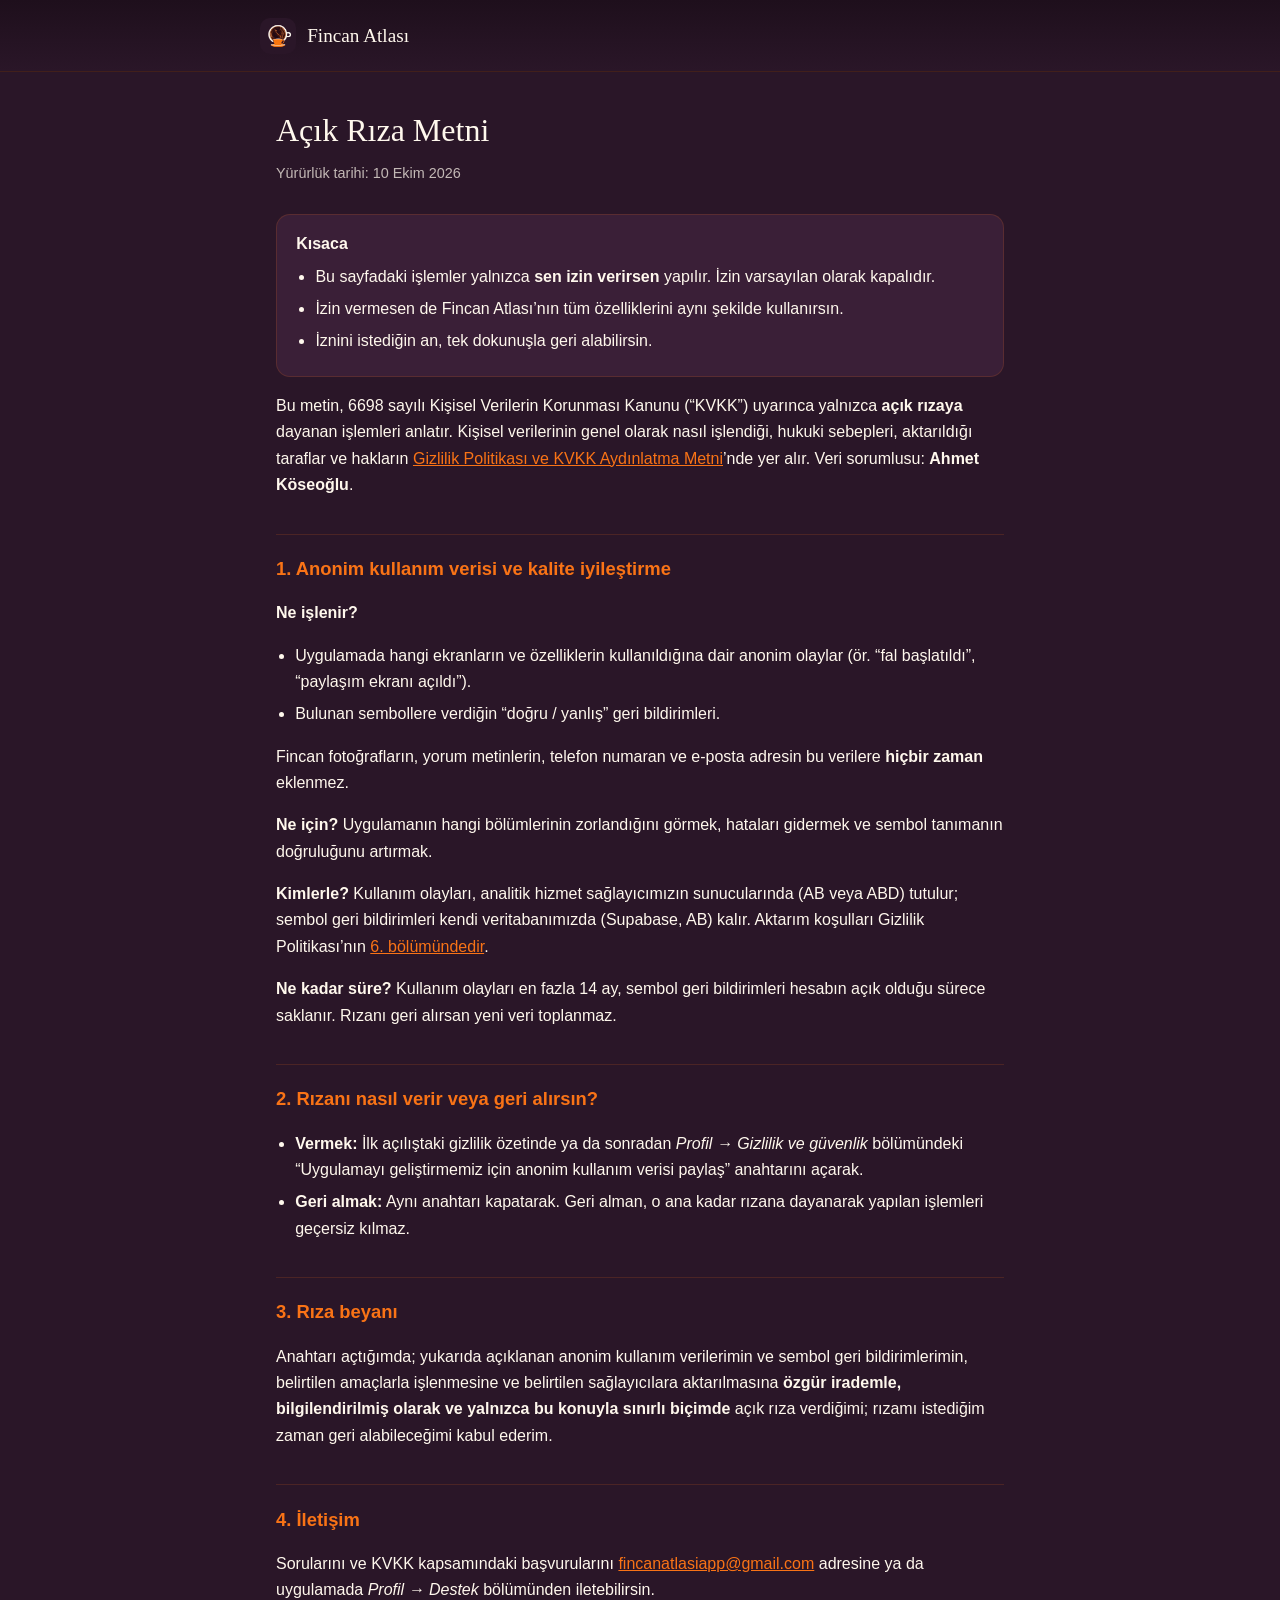
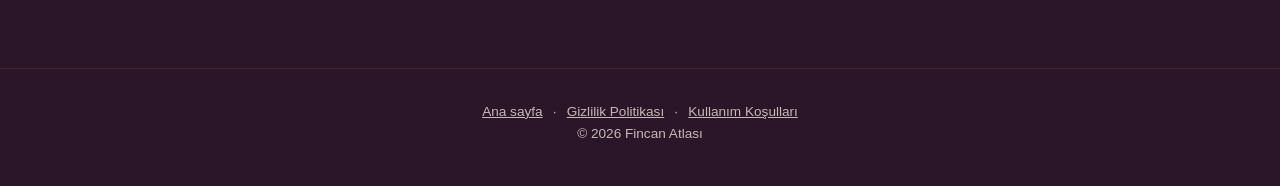
==== acik-riza/index.html @ bebe9b07 "Privacy policy (10 Oct 2026): reading profile data, what reaches the AI (first name, age, zodiac, ge" ====
<!DOCTYPE html>
<html lang="tr">
<head>
<meta charset="UTF-8">
<meta name="viewport" content="width=device-width, initial-scale=1.0">
<title>Açık Rıza Metni — Fincan Atlası</title>
<meta name="description" content="Fincan Atlası açık rıza metni: yalnızca izin verirsen yapılan veri işlemeleri ve rızanı nasıl geri alacağın.">
<link rel="icon" type="image/png" href="../assets/favicon.png">
<link rel="stylesheet" href="../assets/legal.css">
</head>
<body>

<header>
  <div class="bar"><a href="../"><img src="../assets/app_icon.png" alt=""><span>Fincan Atlası</span></a></div>
</header>

<main>
<h1>Açık Rıza Metni</h1>
<p class="meta">Yürürlük tarihi: 10 Ekim 2026</p>

<div class="summary">
  <strong>Kısaca</strong>
  <ul>
    <li>Bu sayfadaki işlemler yalnızca <strong>sen izin verirsen</strong> yapılır. İzin varsayılan olarak kapalıdır.</li>
    <li>İzin vermesen de Fincan Atlası’nın tüm özelliklerini aynı şekilde kullanırsın.</li>
    <li>İznini istediğin an, tek dokunuşla geri alabilirsin.</li>
  </ul>
</div>

<p>
  Bu metin, 6698 sayılı Kişisel Verilerin Korunması Kanunu (“KVKK”) uyarınca yalnızca <strong>açık rızaya</strong>
  dayanan işlemleri anlatır. Kişisel verilerinin genel olarak nasıl işlendiği, hukuki sebepleri, aktarıldığı taraflar
  ve hakların <a href="../gizlilik/">Gizlilik Politikası ve KVKK Aydınlatma Metni</a>’nde yer alır. Veri sorumlusu:
  <strong>Ahmet Köseoğlu</strong>.
</p>

<h2 id="kullanim">1. Anonim kullanım verisi ve kalite iyileştirme</h2>
<p><strong>Ne işlenir?</strong></p>
<ul>
  <li>Uygulamada hangi ekranların ve özelliklerin kullanıldığına dair anonim olaylar (ör. “fal başlatıldı”, “paylaşım ekranı açıldı”).</li>
  <li>Bulunan sembollere verdiğin “doğru / yanlış” geri bildirimleri.</li>
</ul>
<p>Fincan fotoğrafların, yorum metinlerin, telefon numaran ve e-posta adresin bu verilere <strong>hiçbir zaman</strong> eklenmez.</p>
<p><strong>Ne için?</strong> Uygulamanın hangi bölümlerinin zorlandığını görmek, hataları gidermek ve sembol tanımanın doğruluğunu artırmak.</p>
<p>
  <strong>Kimlerle?</strong> Kullanım olayları, analitik hizmet sağlayıcımızın sunucularında (AB veya ABD) tutulur;
  sembol geri bildirimleri kendi veritabanımızda (Supabase, AB) kalır. Aktarım koşulları Gizlilik Politikası’nın
  <a href="../gizlilik/#aktarim">6. bölümündedir</a>.
</p>
<p><strong>Ne kadar süre?</strong> Kullanım olayları en fazla 14 ay, sembol geri bildirimleri hesabın açık olduğu sürece saklanır. Rızanı geri alırsan yeni veri toplanmaz.</p>

<h2 id="ver">2. Rızanı nasıl verir veya geri alırsın?</h2>
<ul>
  <li><strong>Vermek:</strong> İlk açılıştaki gizlilik özetinde ya da sonradan <em>Profil → Gizlilik ve güvenlik</em> bölümündeki “Uygulamayı geliştirmemiz için anonim kullanım verisi paylaş” anahtarını açarak.</li>
  <li><strong>Geri almak:</strong> Aynı anahtarı kapatarak. Geri alman, o ana kadar rızana dayanarak yapılan işlemleri geçersiz kılmaz.</li>
</ul>

<h2 id="beyan">3. Rıza beyanı</h2>
<p>
  Anahtarı açtığımda; yukarıda açıklanan anonim kullanım verilerimin ve sembol geri bildirimlerimin, belirtilen
  amaçlarla işlenmesine ve belirtilen sağlayıcılara aktarılmasına <strong>özgür irademle, bilgilendirilmiş olarak ve
  yalnızca bu konuyla sınırlı biçimde</strong> açık rıza verdiğimi; rızamı istediğim zaman geri alabileceğimi kabul ederim.
</p>

<h2 id="iletisim">4. İletişim</h2>
<p>
  Sorularını ve KVKK kapsamındaki başvurularını <a href="mailto:fincanatlasiapp@gmail.com">fincanatlasiapp@gmail.com</a>
  adresine ya da uygulamada <em>Profil → Destek</em> bölümünden iletebilirsin.
</p>
</main>

<footer>
  <a href="../">Ana sayfa</a> · <a href="../gizlilik/">Gizlilik Politikası</a> · <a href="../kosullar/">Kullanım Koşulları</a>
  <br>&copy; 2026 Fincan Atlası
</footer>

</body>
</html>
---- assets/legal.css ----
/* Shared look for the legal pages (gizlilik/, kosullar/); colours match index.html. */
:root {
  --plum: #2A1628;
  --plum-light: #3A1F37;
  --plum-deep: #1E0F1C;
  --orange: #F97316;
  --cream: #FFF8ED;
  --cream-dim: rgba(255,248,237,0.72);
  --orange-dim: rgba(249,115,22,0.55);
  --line: rgba(249,115,22,0.16);
}
* { box-sizing: border-box; }
body {
  margin: 0;
  font-family: -apple-system, "Segoe UI", Roboto, Arial, sans-serif;
  background: var(--plum);
  color: var(--cream);
  line-height: 1.65;
  overflow-x: hidden;
}
a { color: var(--orange); }
header {
  background: linear-gradient(180deg, var(--plum-deep) 0%, var(--plum) 100%);
  border-bottom: 1px solid var(--line);
  padding: 1.1rem 1rem;
}
.bar { max-width: 760px; margin: 0 auto; display: flex; align-items: center; gap: 0.7rem; }
.bar a { display: flex; align-items: center; gap: 0.7rem; text-decoration: none; color: var(--cream); }
.bar img { width: 36px; height: 36px; border-radius: 10px; }
.bar span { font-family: Georgia, "Times New Roman", serif; font-size: 1.2rem; }
main { max-width: 760px; margin: 0 auto; padding: 2rem 1rem 3rem; }
h1 { font-family: Georgia, "Times New Roman", serif; font-weight: normal; font-size: 2rem; margin: 0 0 0.3rem; }
.meta { color: var(--cream-dim); font-size: 0.9rem; margin: 0 0 1.8rem; }
h2 {
  font-size: 1.15rem;
  color: var(--orange);
  margin: 2.2rem 0 0.6rem;
  padding-top: 1.2rem;
  border-top: 1px solid var(--line);
}
p, li { color: var(--cream); font-size: 1rem; }
ul { padding-left: 1.2rem; }
li { margin: 0.35rem 0; }
.summary {
  background: var(--plum-light);
  border: 1px solid var(--line);
  border-radius: 14px;
  padding: 1rem 1.2rem;
}
.summary ul { margin: 0.4rem 0 0; }
.table-wrap { overflow-x: auto; }
table { width: 100%; border-collapse: collapse; font-size: 0.93rem; }
th, td { text-align: left; vertical-align: top; padding: 0.55rem 0.6rem; border-bottom: 1px solid var(--line); }
th { color: var(--cream-dim); font-weight: 600; }
nav.toc { font-size: 0.93rem; color: var(--cream-dim); }
nav.toc a { color: var(--cream-dim); }
footer {
  text-align: center;
  padding: 2rem 1rem 2.5rem;
  font-size: 0.85rem;
  color: var(--cream-dim);
  border-top: 1px solid var(--line);
}
footer a { color: var(--cream-dim); margin: 0 0.4rem; }
@media (max-width: 600px) { h1 { font-size: 1.6rem; } }
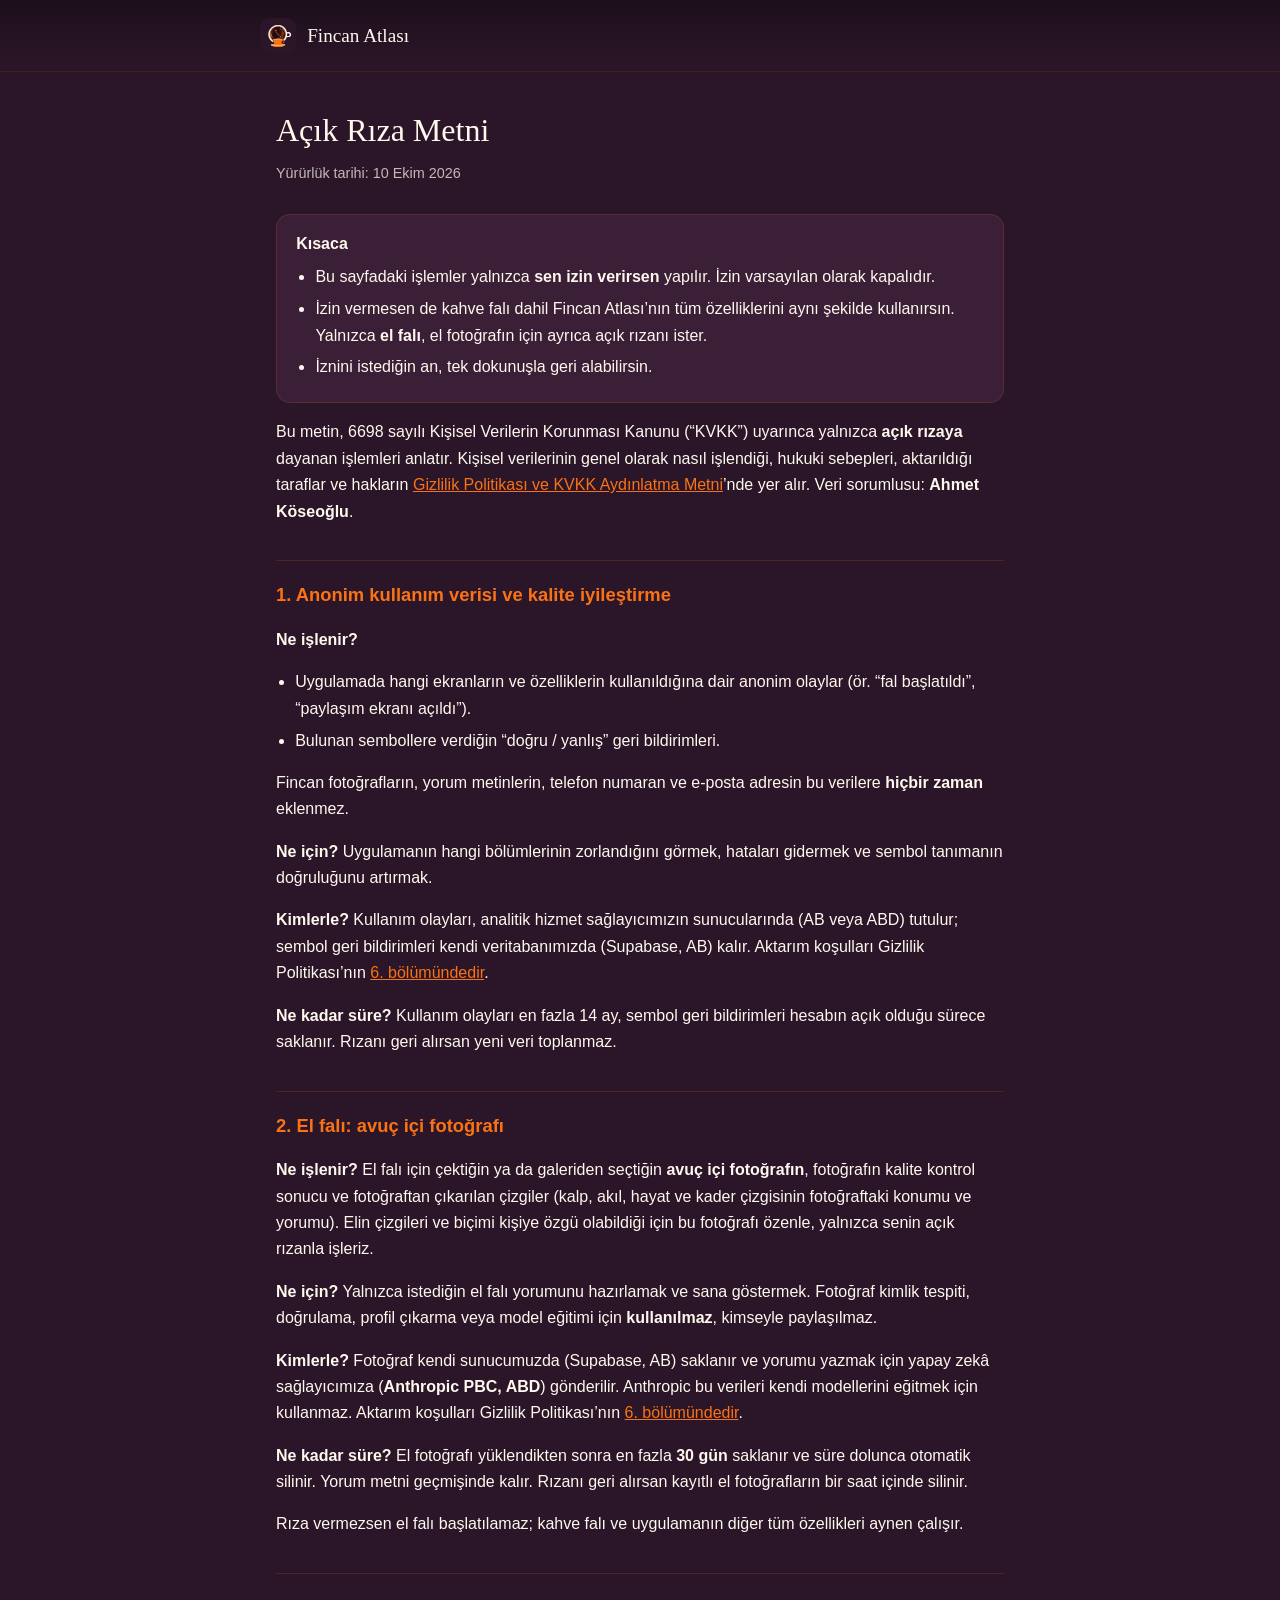
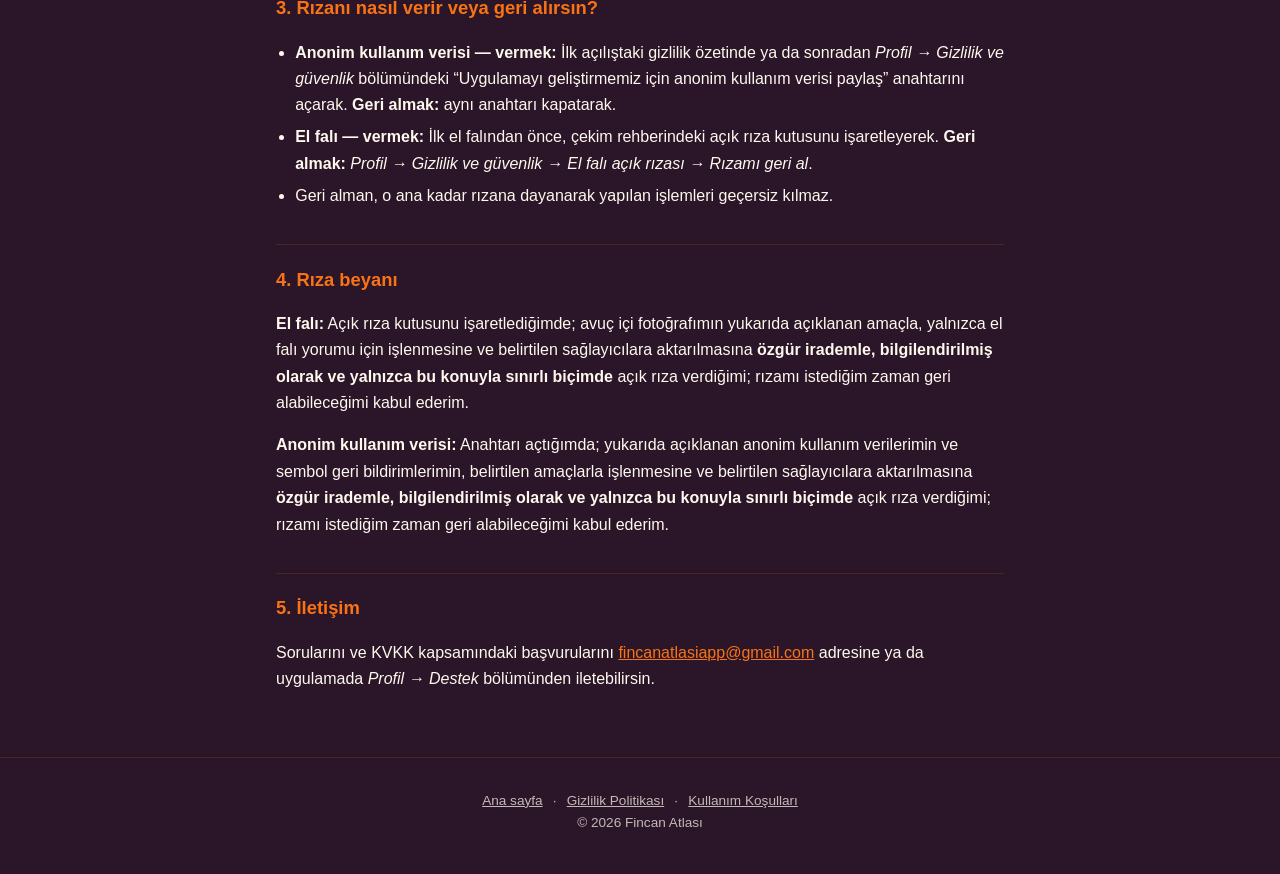
==== commit d380bde6: "Palm reading: explicit consent section (#el) and privacy policy entries (hand photo, 30-day retentio" ====
--- a/acik-riza/index.html
+++ b/acik-riza/index.html
@@ -22,7 +22,7 @@
   <strong>Kısaca</strong>
   <ul>
     <li>Bu sayfadaki işlemler yalnızca <strong>sen izin verirsen</strong> yapılır. İzin varsayılan olarak kapalıdır.</li>
-    <li>İzin vermesen de Fincan Atlası’nın tüm özelliklerini aynı şekilde kullanırsın.</li>
+    <li>İzin vermesen de kahve falı dahil Fincan Atlası’nın tüm özelliklerini aynı şekilde kullanırsın. Yalnızca <strong>el falı</strong>, el fotoğrafın için ayrıca açık rızanı ister.</li>
     <li>İznini istediğin an, tek dokunuşla geri alabilirsin.</li>
   </ul>
 </div>
@@ -49,20 +49,44 @@
 </p>
 <p><strong>Ne kadar süre?</strong> Kullanım olayları en fazla 14 ay, sembol geri bildirimleri hesabın açık olduğu sürece saklanır. Rızanı geri alırsan yeni veri toplanmaz.</p>
 
-<h2 id="ver">2. Rızanı nasıl verir veya geri alırsın?</h2>
+<h2 id="el">2. El falı: avuç içi fotoğrafı</h2>
+<p><strong>Ne işlenir?</strong> El falı için çektiğin ya da galeriden seçtiğin <strong>avuç içi fotoğrafın</strong>,
+  fotoğrafın kalite kontrol sonucu ve fotoğraftan çıkarılan çizgiler (kalp, akıl, hayat ve kader çizgisinin
+  fotoğraftaki konumu ve yorumu). Elin çizgileri ve biçimi kişiye özgü olabildiği için bu fotoğrafı özenle,
+  yalnızca senin açık rızanla işleriz.</p>
+<p><strong>Ne için?</strong> Yalnızca istediğin el falı yorumunu hazırlamak ve sana göstermek. Fotoğraf kimlik
+  tespiti, doğrulama, profil çıkarma veya model eğitimi için <strong>kullanılmaz</strong>, kimseyle paylaşılmaz.</p>
+<p>
+  <strong>Kimlerle?</strong> Fotoğraf kendi sunucumuzda (Supabase, AB) saklanır ve yorumu yazmak için yapay zekâ
+  sağlayıcımıza (<strong>Anthropic PBC, ABD</strong>) gönderilir. Anthropic bu verileri kendi modellerini eğitmek
+  için kullanmaz. Aktarım koşulları Gizlilik Politikası’nın <a href="../gizlilik/#aktarim">6. bölümündedir</a>.
+</p>
+<p><strong>Ne kadar süre?</strong> El fotoğrafı yüklendikten sonra en fazla <strong>30 gün</strong> saklanır ve
+  süre dolunca otomatik silinir. Yorum metni geçmişinde kalır. Rızanı geri alırsan kayıtlı el fotoğrafların
+  bir saat içinde silinir.</p>
+<p>Rıza vermezsen el falı başlatılamaz; kahve falı ve uygulamanın diğer tüm özellikleri aynen çalışır.</p>
+
+<h2 id="ver">3. Rızanı nasıl verir veya geri alırsın?</h2>
 <ul>
-  <li><strong>Vermek:</strong> İlk açılıştaki gizlilik özetinde ya da sonradan <em>Profil → Gizlilik ve güvenlik</em> bölümündeki “Uygulamayı geliştirmemiz için anonim kullanım verisi paylaş” anahtarını açarak.</li>
-  <li><strong>Geri almak:</strong> Aynı anahtarı kapatarak. Geri alman, o ana kadar rızana dayanarak yapılan işlemleri geçersiz kılmaz.</li>
+  <li><strong>Anonim kullanım verisi — vermek:</strong> İlk açılıştaki gizlilik özetinde ya da sonradan <em>Profil → Gizlilik ve güvenlik</em> bölümündeki “Uygulamayı geliştirmemiz için anonim kullanım verisi paylaş” anahtarını açarak. <strong>Geri almak:</strong> aynı anahtarı kapatarak.</li>
+  <li><strong>El falı — vermek:</strong> İlk el falından önce, çekim rehberindeki açık rıza kutusunu işaretleyerek. <strong>Geri almak:</strong> <em>Profil → Gizlilik ve güvenlik → El falı açık rızası → Rızamı geri al</em>.</li>
+  <li>Geri alman, o ana kadar rızana dayanarak yapılan işlemleri geçersiz kılmaz.</li>
 </ul>
 
-<h2 id="beyan">3. Rıza beyanı</h2>
+<h2 id="beyan">4. Rıza beyanı</h2>
 <p>
-  Anahtarı açtığımda; yukarıda açıklanan anonim kullanım verilerimin ve sembol geri bildirimlerimin, belirtilen
+  <strong>El falı:</strong> Açık rıza kutusunu işaretlediğimde; avuç içi fotoğrafımın yukarıda açıklanan
+  amaçla, yalnızca el falı yorumu için işlenmesine ve belirtilen sağlayıcılara aktarılmasına <strong>özgür
+  irademle, bilgilendirilmiş olarak ve yalnızca bu konuyla sınırlı biçimde</strong> açık rıza verdiğimi;
+  rızamı istediğim zaman geri alabileceğimi kabul ederim.
+</p>
+<p>
+  <strong>Anonim kullanım verisi:</strong> Anahtarı açtığımda; yukarıda açıklanan anonim kullanım verilerimin ve sembol geri bildirimlerimin, belirtilen
   amaçlarla işlenmesine ve belirtilen sağlayıcılara aktarılmasına <strong>özgür irademle, bilgilendirilmiş olarak ve
   yalnızca bu konuyla sınırlı biçimde</strong> açık rıza verdiğimi; rızamı istediğim zaman geri alabileceğimi kabul ederim.
 </p>
 
-<h2 id="iletisim">4. İletişim</h2>
+<h2 id="iletisim">5. İletişim</h2>
 <p>
   Sorularını ve KVKK kapsamındaki başvurularını <a href="mailto:fincanatlasiapp@gmail.com">fincanatlasiapp@gmail.com</a>
   adresine ya da uygulamada <em>Profil → Destek</em> bölümünden iletebilirsin.
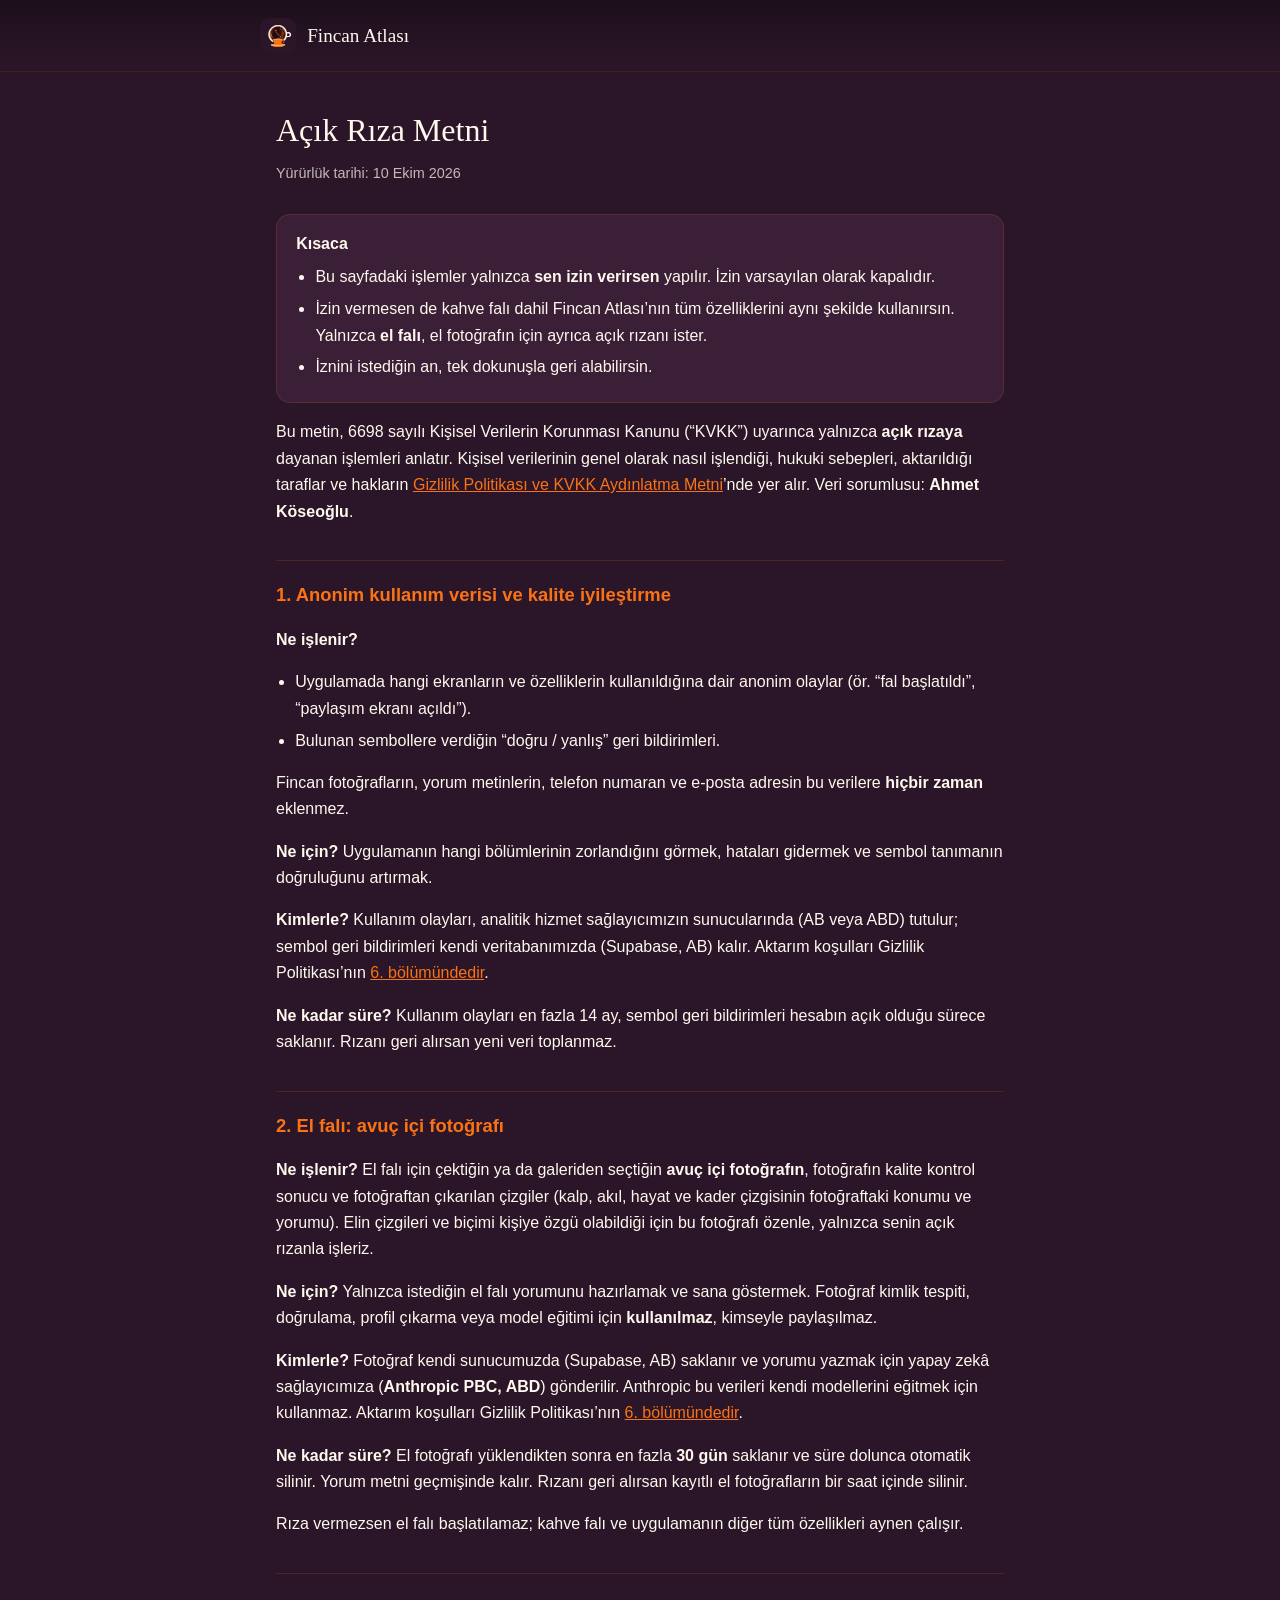
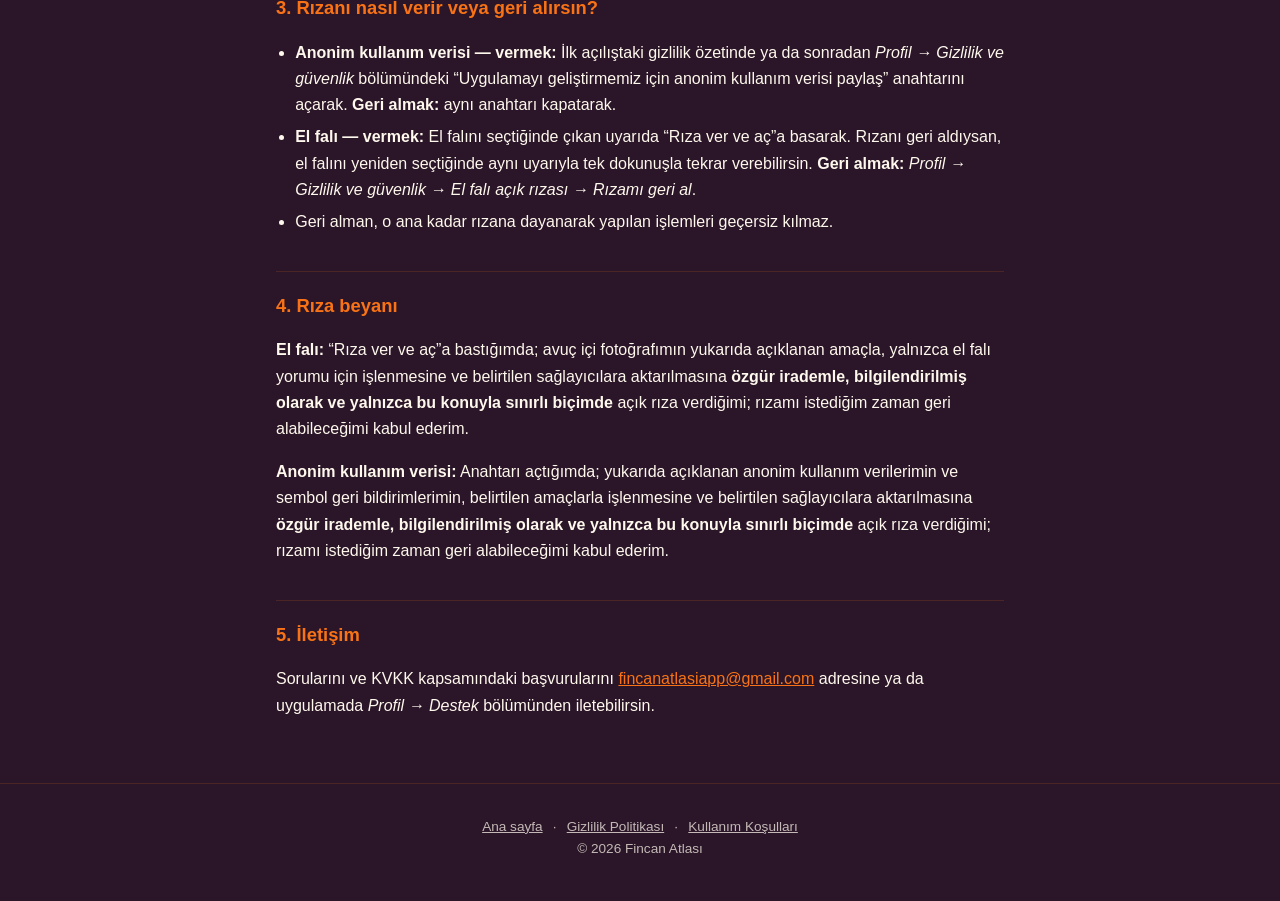
==== commit 17885c74: "Consent page: palm consent is given with one tap ('Rıza ver ve aç') in the app, also after a withdra" ====
--- a/acik-riza/index.html
+++ b/acik-riza/index.html
@@ -69,13 +69,13 @@
 <h2 id="ver">3. Rızanı nasıl verir veya geri alırsın?</h2>
 <ul>
   <li><strong>Anonim kullanım verisi — vermek:</strong> İlk açılıştaki gizlilik özetinde ya da sonradan <em>Profil → Gizlilik ve güvenlik</em> bölümündeki “Uygulamayı geliştirmemiz için anonim kullanım verisi paylaş” anahtarını açarak. <strong>Geri almak:</strong> aynı anahtarı kapatarak.</li>
-  <li><strong>El falı — vermek:</strong> İlk el falından önce, çekim rehberindeki açık rıza kutusunu işaretleyerek. <strong>Geri almak:</strong> <em>Profil → Gizlilik ve güvenlik → El falı açık rızası → Rızamı geri al</em>.</li>
+  <li><strong>El falı — vermek:</strong> El falını seçtiğinde çıkan uyarıda “Rıza ver ve aç”a basarak. Rızanı geri aldıysan, el falını yeniden seçtiğinde aynı uyarıyla tek dokunuşla tekrar verebilirsin. <strong>Geri almak:</strong> <em>Profil → Gizlilik ve güvenlik → El falı açık rızası → Rızamı geri al</em>.</li>
   <li>Geri alman, o ana kadar rızana dayanarak yapılan işlemleri geçersiz kılmaz.</li>
 </ul>
 
 <h2 id="beyan">4. Rıza beyanı</h2>
 <p>
-  <strong>El falı:</strong> Açık rıza kutusunu işaretlediğimde; avuç içi fotoğrafımın yukarıda açıklanan
+  <strong>El falı:</strong> “Rıza ver ve aç”a bastığımda; avuç içi fotoğrafımın yukarıda açıklanan
   amaçla, yalnızca el falı yorumu için işlenmesine ve belirtilen sağlayıcılara aktarılmasına <strong>özgür
   irademle, bilgilendirilmiş olarak ve yalnızca bu konuyla sınırlı biçimde</strong> açık rıza verdiğimi;
   rızamı istediğim zaman geri alabileceğimi kabul ederim.
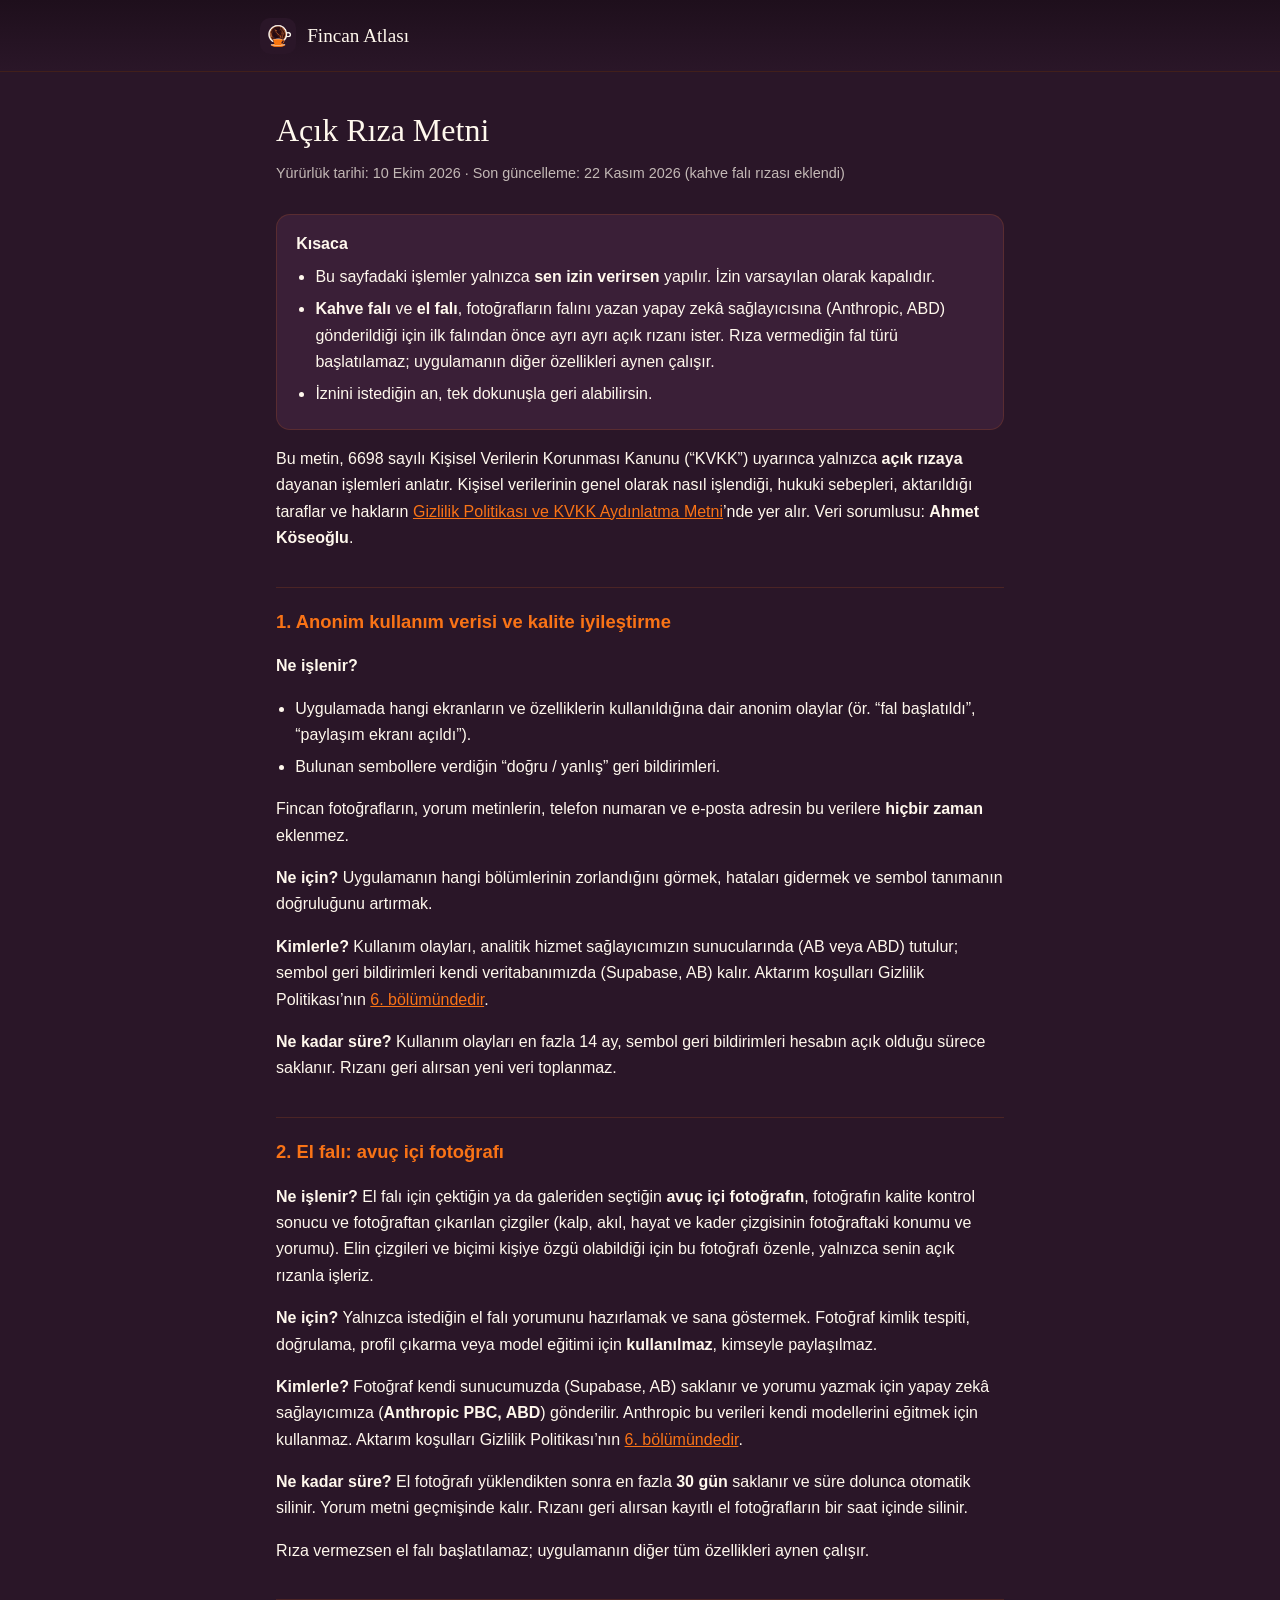
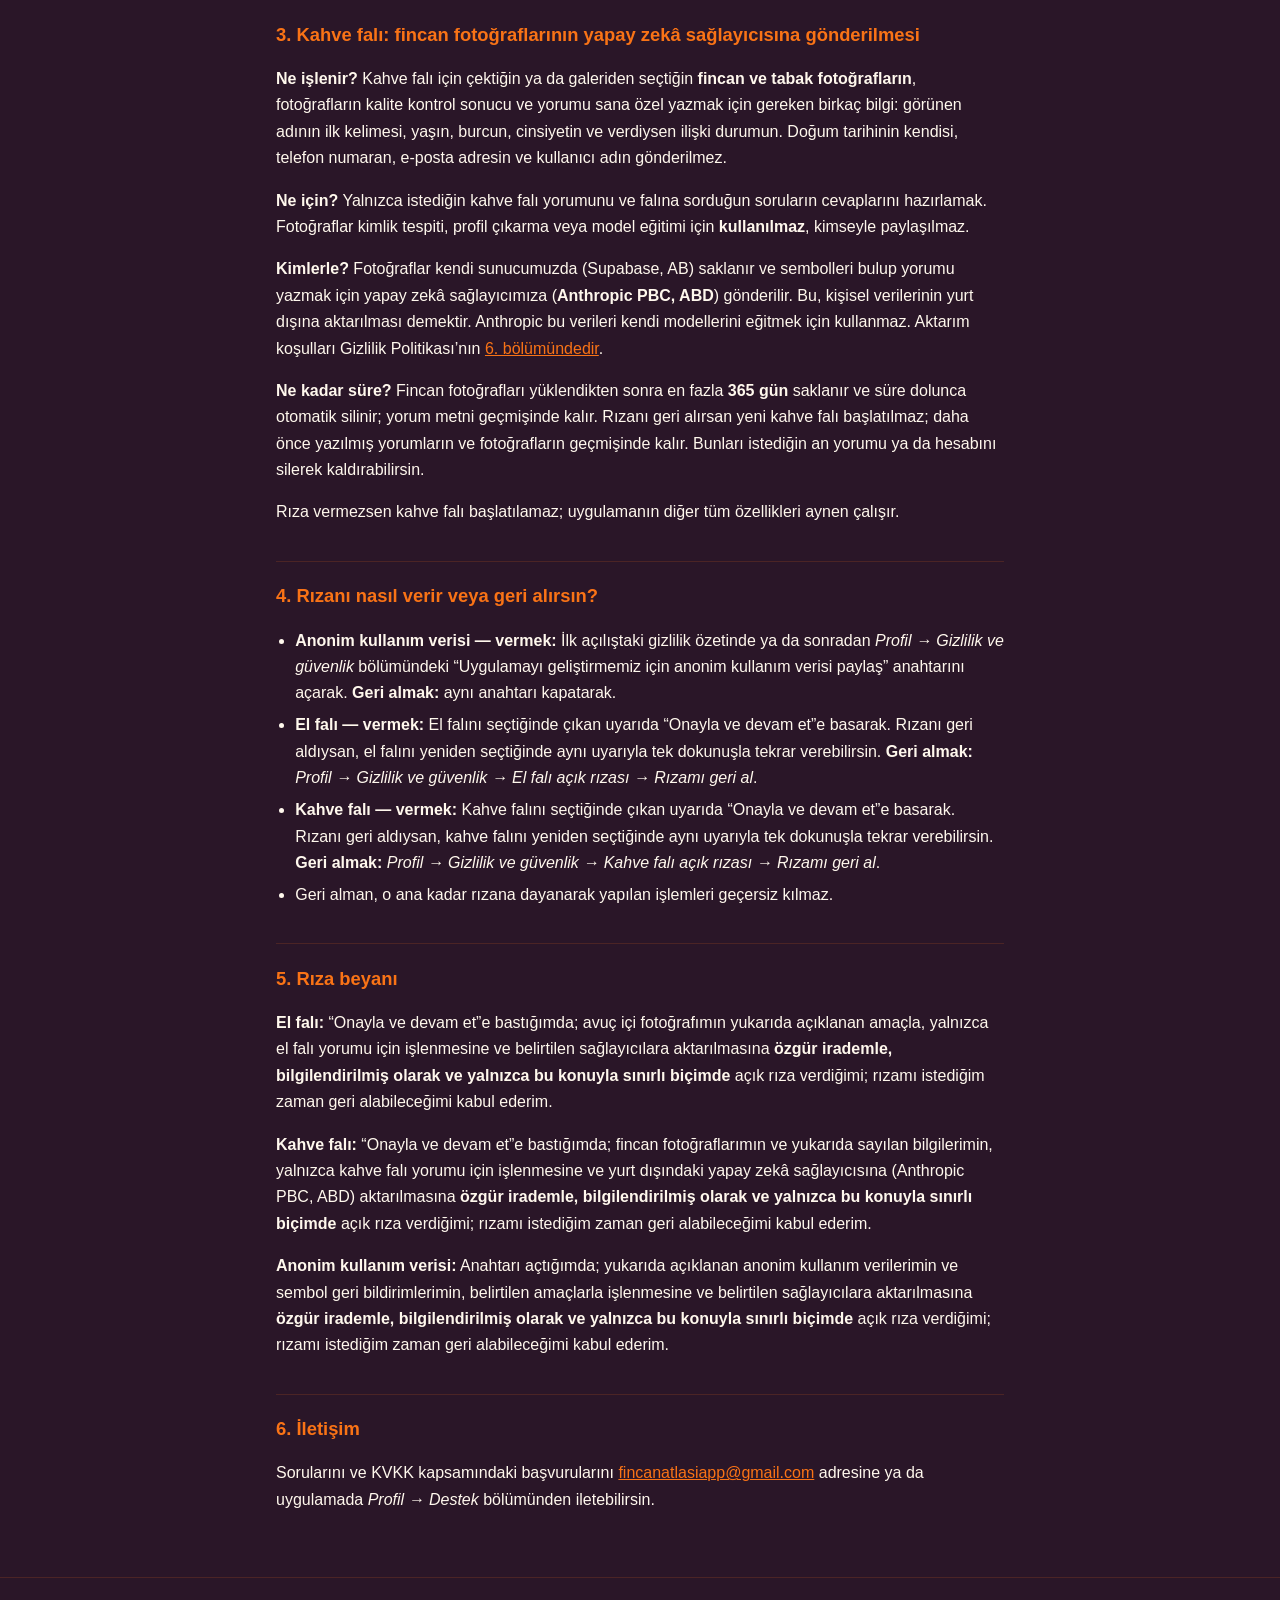
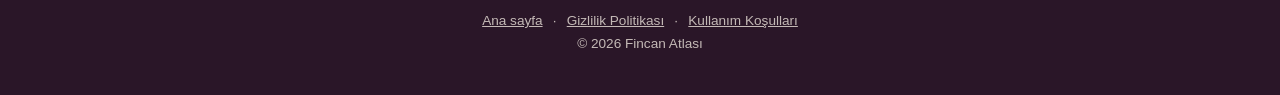
==== commit 83e641c7: "Coffee reading: explicit consent section (#kahve) on the consent page, the consent button named as i" ====
--- a/acik-riza/index.html
+++ b/acik-riza/index.html
@@ -16,13 +16,13 @@
 
 <main>
 <h1>Açık Rıza Metni</h1>
-<p class="meta">Yürürlük tarihi: 10 Ekim 2026</p>
+<p class="meta">Yürürlük tarihi: 10 Ekim 2026 · Son güncelleme: 22 Kasım 2026 (kahve falı rızası eklendi)</p>
 
 <div class="summary">
   <strong>Kısaca</strong>
   <ul>
     <li>Bu sayfadaki işlemler yalnızca <strong>sen izin verirsen</strong> yapılır. İzin varsayılan olarak kapalıdır.</li>
-    <li>İzin vermesen de kahve falı dahil Fincan Atlası’nın tüm özelliklerini aynı şekilde kullanırsın. Yalnızca <strong>el falı</strong>, el fotoğrafın için ayrıca açık rızanı ister.</li>
+    <li><strong>Kahve falı</strong> ve <strong>el falı</strong>, fotoğrafların falını yazan yapay zekâ sağlayıcısına (Anthropic, ABD) gönderildiği için ilk falından önce ayrı ayrı açık rızanı ister. Rıza vermediğin fal türü başlatılamaz; uygulamanın diğer özellikleri aynen çalışır.</li>
     <li>İznini istediğin an, tek dokunuşla geri alabilirsin.</li>
   </ul>
 </div>
@@ -64,21 +64,48 @@
 <p><strong>Ne kadar süre?</strong> El fotoğrafı yüklendikten sonra en fazla <strong>30 gün</strong> saklanır ve
   süre dolunca otomatik silinir. Yorum metni geçmişinde kalır. Rızanı geri alırsan kayıtlı el fotoğrafların
   bir saat içinde silinir.</p>
-<p>Rıza vermezsen el falı başlatılamaz; kahve falı ve uygulamanın diğer tüm özellikleri aynen çalışır.</p>
+<p>Rıza vermezsen el falı başlatılamaz; uygulamanın diğer tüm özellikleri aynen çalışır.</p>
 
-<h2 id="ver">3. Rızanı nasıl verir veya geri alırsın?</h2>
+<h2 id="kahve">3. Kahve falı: fincan fotoğraflarının yapay zekâ sağlayıcısına gönderilmesi</h2>
+<p><strong>Ne işlenir?</strong> Kahve falı için çektiğin ya da galeriden seçtiğin <strong>fincan ve tabak
+  fotoğrafların</strong>, fotoğrafların kalite kontrol sonucu ve yorumu sana özel yazmak için gereken birkaç bilgi:
+  görünen adının ilk kelimesi, yaşın, burcun, cinsiyetin ve verdiysen ilişki durumun. Doğum tarihinin kendisi,
+  telefon numaran, e-posta adresin ve kullanıcı adın gönderilmez.</p>
+<p><strong>Ne için?</strong> Yalnızca istediğin kahve falı yorumunu ve falına sorduğun soruların cevaplarını
+  hazırlamak. Fotoğraflar kimlik tespiti, profil çıkarma veya model eğitimi için <strong>kullanılmaz</strong>,
+  kimseyle paylaşılmaz.</p>
+<p>
+  <strong>Kimlerle?</strong> Fotoğraflar kendi sunucumuzda (Supabase, AB) saklanır ve sembolleri bulup yorumu yazmak
+  için yapay zekâ sağlayıcımıza (<strong>Anthropic PBC, ABD</strong>) gönderilir. Bu, kişisel verilerinin yurt
+  dışına aktarılması demektir. Anthropic bu verileri kendi modellerini eğitmek için kullanmaz. Aktarım koşulları
+  Gizlilik Politikası’nın <a href="../gizlilik/#aktarim">6. bölümündedir</a>.
+</p>
+<p><strong>Ne kadar süre?</strong> Fincan fotoğrafları yüklendikten sonra en fazla <strong>365 gün</strong> saklanır
+  ve süre dolunca otomatik silinir; yorum metni geçmişinde kalır. Rızanı geri alırsan yeni kahve falı başlatılmaz;
+  daha önce yazılmış yorumların ve fotoğrafların geçmişinde kalır. Bunları istediğin an yorumu ya da hesabını
+  silerek kaldırabilirsin.</p>
+<p>Rıza vermezsen kahve falı başlatılamaz; uygulamanın diğer tüm özellikleri aynen çalışır.</p>
+
+<h2 id="ver">4. Rızanı nasıl verir veya geri alırsın?</h2>
 <ul>
   <li><strong>Anonim kullanım verisi — vermek:</strong> İlk açılıştaki gizlilik özetinde ya da sonradan <em>Profil → Gizlilik ve güvenlik</em> bölümündeki “Uygulamayı geliştirmemiz için anonim kullanım verisi paylaş” anahtarını açarak. <strong>Geri almak:</strong> aynı anahtarı kapatarak.</li>
-  <li><strong>El falı — vermek:</strong> El falını seçtiğinde çıkan uyarıda “Rıza ver ve aç”a basarak. Rızanı geri aldıysan, el falını yeniden seçtiğinde aynı uyarıyla tek dokunuşla tekrar verebilirsin. <strong>Geri almak:</strong> <em>Profil → Gizlilik ve güvenlik → El falı açık rızası → Rızamı geri al</em>.</li>
+  <li><strong>El falı — vermek:</strong> El falını seçtiğinde çıkan uyarıda “Onayla ve devam et”e basarak. Rızanı geri aldıysan, el falını yeniden seçtiğinde aynı uyarıyla tek dokunuşla tekrar verebilirsin. <strong>Geri almak:</strong> <em>Profil → Gizlilik ve güvenlik → El falı açık rızası → Rızamı geri al</em>.</li>
+  <li><strong>Kahve falı — vermek:</strong> Kahve falını seçtiğinde çıkan uyarıda “Onayla ve devam et”e basarak. Rızanı geri aldıysan, kahve falını yeniden seçtiğinde aynı uyarıyla tek dokunuşla tekrar verebilirsin. <strong>Geri almak:</strong> <em>Profil → Gizlilik ve güvenlik → Kahve falı açık rızası → Rızamı geri al</em>.</li>
   <li>Geri alman, o ana kadar rızana dayanarak yapılan işlemleri geçersiz kılmaz.</li>
 </ul>
 
-<h2 id="beyan">4. Rıza beyanı</h2>
+<h2 id="beyan">5. Rıza beyanı</h2>
 <p>
-  <strong>El falı:</strong> “Rıza ver ve aç”a bastığımda; avuç içi fotoğrafımın yukarıda açıklanan
+  <strong>El falı:</strong> “Onayla ve devam et”e bastığımda; avuç içi fotoğrafımın yukarıda açıklanan
   amaçla, yalnızca el falı yorumu için işlenmesine ve belirtilen sağlayıcılara aktarılmasına <strong>özgür
   irademle, bilgilendirilmiş olarak ve yalnızca bu konuyla sınırlı biçimde</strong> açık rıza verdiğimi;
   rızamı istediğim zaman geri alabileceğimi kabul ederim.
+</p>
+<p>
+  <strong>Kahve falı:</strong> “Onayla ve devam et”e bastığımda; fincan fotoğraflarımın ve yukarıda sayılan
+  bilgilerimin, yalnızca kahve falı yorumu için işlenmesine ve yurt dışındaki yapay zekâ sağlayıcısına (Anthropic
+  PBC, ABD) aktarılmasına <strong>özgür irademle, bilgilendirilmiş olarak ve yalnızca bu konuyla sınırlı
+  biçimde</strong> açık rıza verdiğimi; rızamı istediğim zaman geri alabileceğimi kabul ederim.
 </p>
 <p>
   <strong>Anonim kullanım verisi:</strong> Anahtarı açtığımda; yukarıda açıklanan anonim kullanım verilerimin ve sembol geri bildirimlerimin, belirtilen
@@ -86,7 +113,7 @@
   yalnızca bu konuyla sınırlı biçimde</strong> açık rıza verdiğimi; rızamı istediğim zaman geri alabileceğimi kabul ederim.
 </p>
 
-<h2 id="iletisim">5. İletişim</h2>
+<h2 id="iletisim">6. İletişim</h2>
 <p>
   Sorularını ve KVKK kapsamındaki başvurularını <a href="mailto:fincanatlasiapp@gmail.com">fincanatlasiapp@gmail.com</a>
   adresine ya da uygulamada <em>Profil → Destek</em> bölümünden iletebilirsin.
